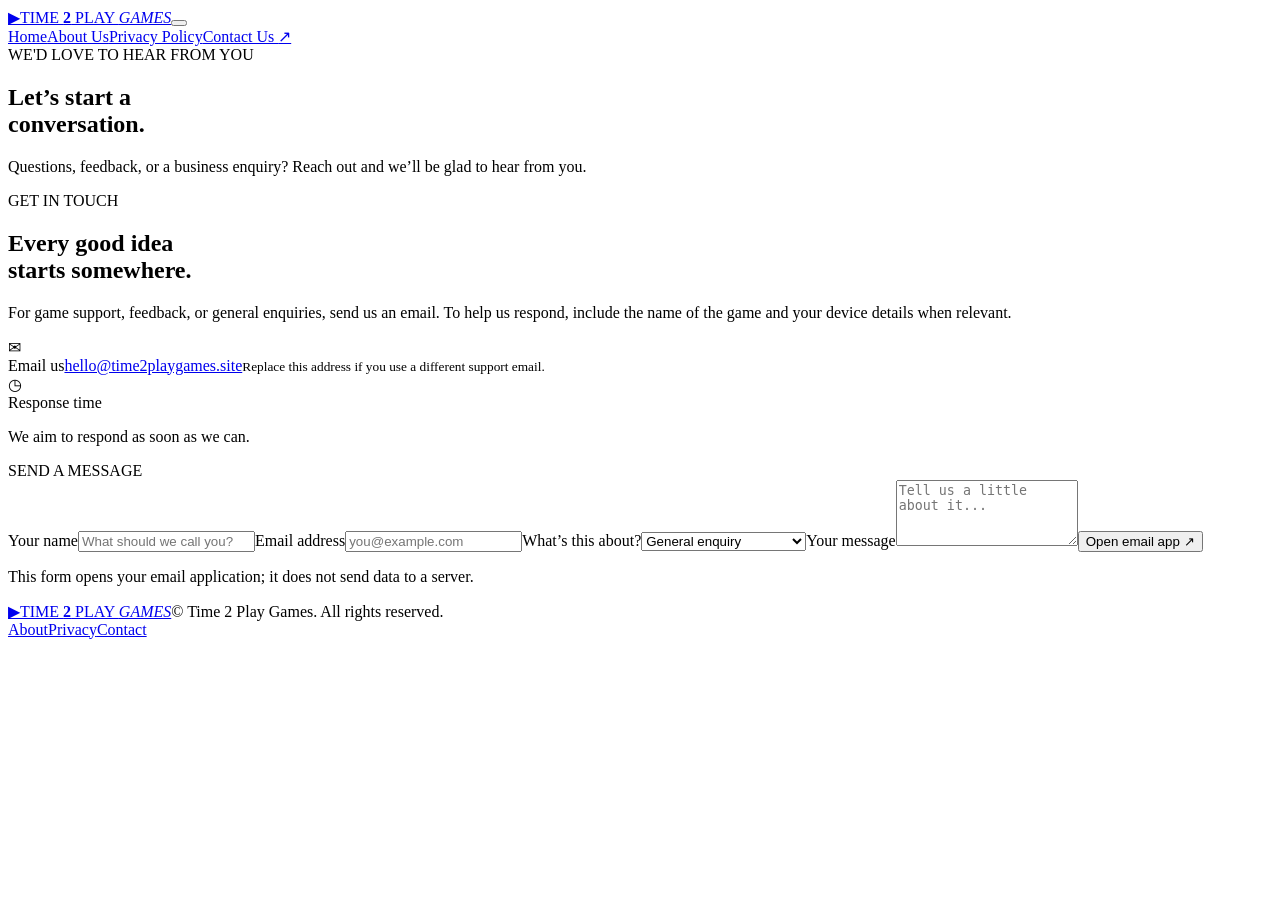
==== contact.html @ 0ea22c5a "Add files via upload" ====
<!doctype html>
<html lang="en"><head><meta charset="utf-8"><meta name="viewport" content="width=device-width, initial-scale=1"><meta name="theme-color" content="#0b1020"><meta name="description" content="Contact Time 2 Play Games for questions, support, and business enquiries."><title>Contact Us — Time 2 Play Games</title><link rel="stylesheet" href="/assets/styles.css"><link rel="icon" href="/assets/favicon.svg" type="image/svg+xml"></head>
<body><header class="site-header"><a class="brand" href="/"><span class="brand-mark">▶</span><span>TIME <b>2</b> PLAY <em>GAMES</em></span></a><button class="menu-toggle" aria-label="Toggle navigation" aria-expanded="false"><span></span><span></span><span></span></button><nav class="nav" aria-label="Main navigation"><a href="/">Home</a><a href="/about">About Us</a><a href="/privacypolicy">Privacy Policy</a><a class="nav-contact active" href="/contact">Contact Us <span>↗</span></a></nav></header>
<main><section class="page-hero contact-hero"><div class="section-kicker">WE'D LOVE TO HEAR FROM YOU</div><h1>Let’s start a<br><span>conversation.</span></h1><p>Questions, feedback, or a business enquiry? Reach out and we’ll be glad to hear from you.</p></section>
<section class="section-wrap contact-layout"><div class="contact-copy"><div class="section-kicker">GET IN TOUCH</div><h2>Every good idea<br>starts somewhere.</h2><p>For game support, feedback, or general enquiries, send us an email. To help us respond, include the name of the game and your device details when relevant.</p><div class="contact-detail"><div class="detail-icon">✉</div><div><span>Email us</span><a href="mailto:hello@time2playgames.site">hello@time2playgames.site</a><small>Replace this address if you use a different support email.</small></div></div><div class="contact-detail"><div class="detail-icon">◷</div><div><span>Response time</span><p>We aim to respond as soon as we can.</p></div></div></div>
<div class="contact-panel"><div class="panel-top"><span class="panel-dot"></span><span class="panel-dot"></span><span class="panel-dot"></span><span class="panel-label">SEND A MESSAGE</span></div><form id="contact-form"><label for="name">Your name</label><input id="name" name="name" autocomplete="name" placeholder="What should we call you?" required><label for="email">Email address</label><input id="email" name="email" type="email" autocomplete="email" placeholder="you@example.com" required><label for="topic">What’s this about?</label><select id="topic" name="topic"><option>General enquiry</option><option>Game support</option><option>Feedback or suggestion</option><option>Business enquiry</option></select><label for="message">Your message</label><textarea id="message" name="message" rows="4" placeholder="Tell us a little about it..." required></textarea><button class="button button-primary submit-button" type="submit">Open email app <span>↗</span></button><p class="form-note">This form opens your email application; it does not send data to a server.</p><p class="form-status" role="status" aria-live="polite"></p></form></div></section></main>
<footer class="footer"><a class="brand" href="/"><span class="brand-mark">▶</span><span>TIME <b>2</b> PLAY <em>GAMES</em></span></a><span class="copyright">© <span data-year></span> Time 2 Play Games. All rights reserved.</span><div class="footer-links"><a href="/about">About</a><a href="/privacypolicy">Privacy</a><a href="/contact">Contact</a></div></footer><script src="/assets/script.js"></script></body></html>
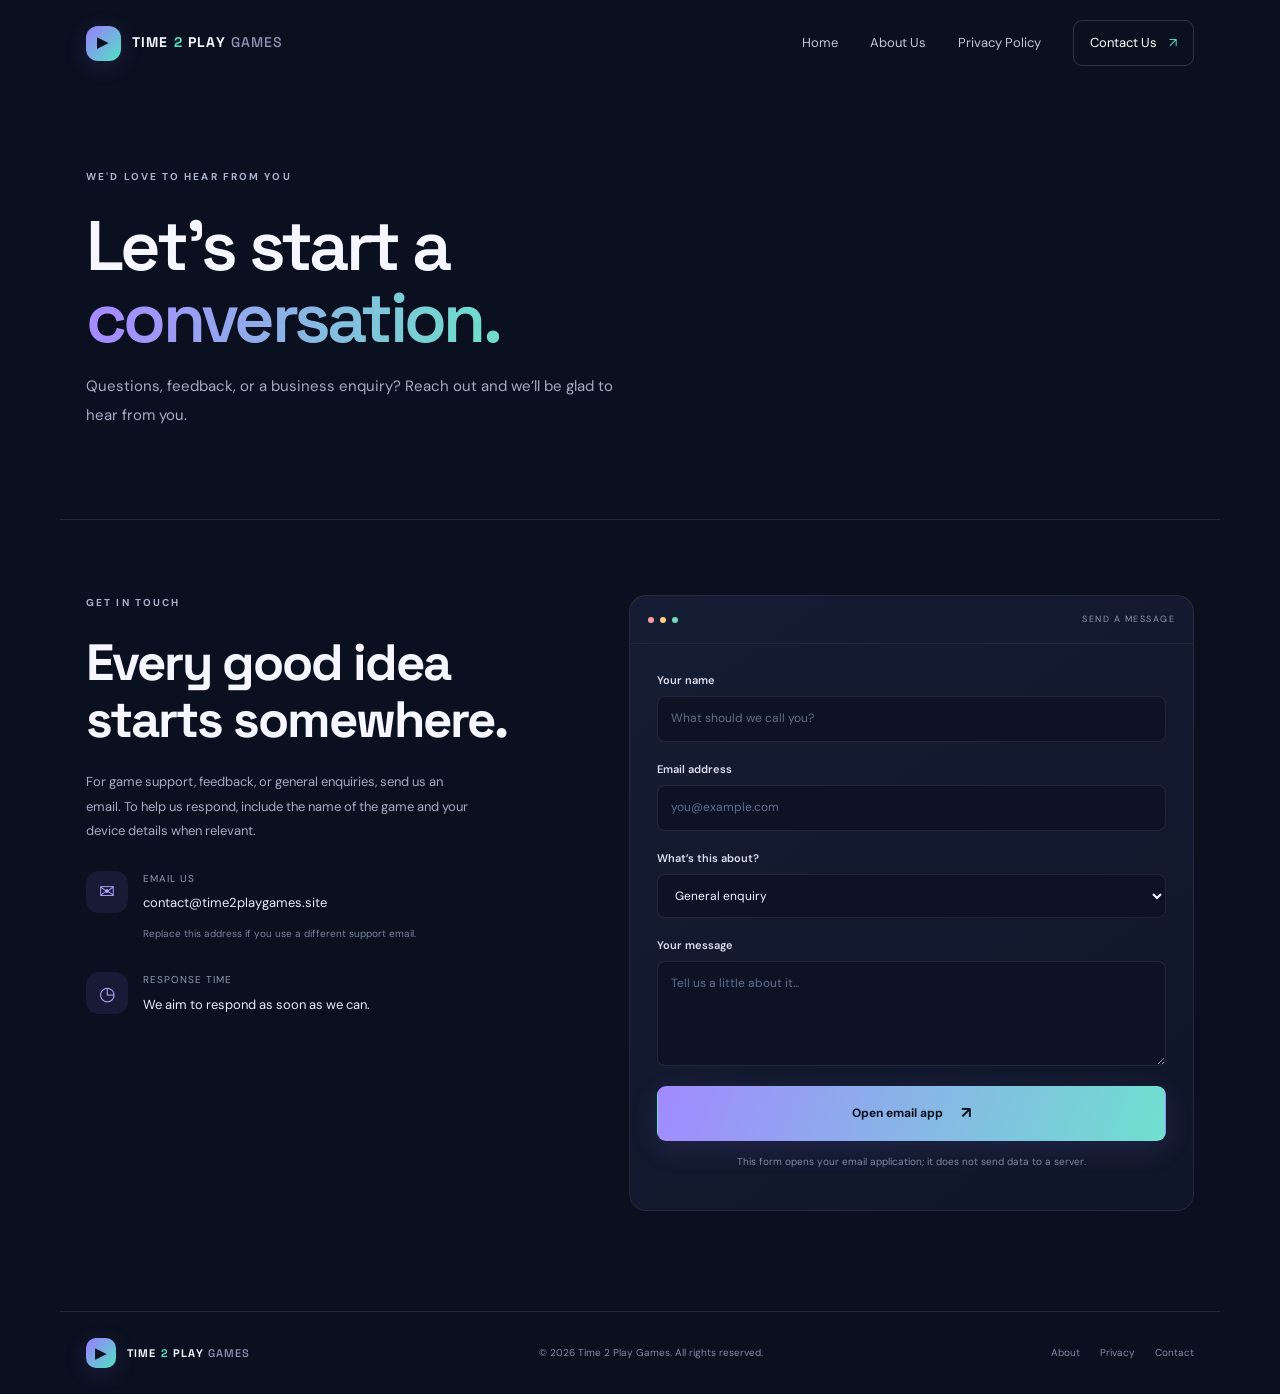
==== commit 48f786c0: "Update contact.html" ====
--- a/contact.html
+++ b/contact.html
@@ -2,6 +2,6 @@
 <html lang="en"><head><meta charset="utf-8"><meta name="viewport" content="width=device-width, initial-scale=1"><meta name="theme-color" content="#0b1020"><meta name="description" content="Contact Time 2 Play Games for questions, support, and business enquiries."><title>Contact Us — Time 2 Play Games</title><link rel="stylesheet" href="/assets/styles.css"><link rel="icon" href="/assets/favicon.svg" type="image/svg+xml"></head>
 <body><header class="site-header"><a class="brand" href="/"><span class="brand-mark">▶</span><span>TIME <b>2</b> PLAY <em>GAMES</em></span></a><button class="menu-toggle" aria-label="Toggle navigation" aria-expanded="false"><span></span><span></span><span></span></button><nav class="nav" aria-label="Main navigation"><a href="/">Home</a><a href="/about">About Us</a><a href="/privacypolicy">Privacy Policy</a><a class="nav-contact active" href="/contact">Contact Us <span>↗</span></a></nav></header>
 <main><section class="page-hero contact-hero"><div class="section-kicker">WE'D LOVE TO HEAR FROM YOU</div><h1>Let’s start a<br><span>conversation.</span></h1><p>Questions, feedback, or a business enquiry? Reach out and we’ll be glad to hear from you.</p></section>
-<section class="section-wrap contact-layout"><div class="contact-copy"><div class="section-kicker">GET IN TOUCH</div><h2>Every good idea<br>starts somewhere.</h2><p>For game support, feedback, or general enquiries, send us an email. To help us respond, include the name of the game and your device details when relevant.</p><div class="contact-detail"><div class="detail-icon">✉</div><div><span>Email us</span><a href="mailto:hello@time2playgames.site">hello@time2playgames.site</a><small>Replace this address if you use a different support email.</small></div></div><div class="contact-detail"><div class="detail-icon">◷</div><div><span>Response time</span><p>We aim to respond as soon as we can.</p></div></div></div>
+<section class="section-wrap contact-layout"><div class="contact-copy"><div class="section-kicker">GET IN TOUCH</div><h2>Every good idea<br>starts somewhere.</h2><p>For game support, feedback, or general enquiries, send us an email. To help us respond, include the name of the game and your device details when relevant.</p><div class="contact-detail"><div class="detail-icon">✉</div><div><span>Email us</span><a href="mailto:contact@time2playgames.site">contact@time2playgames.site</a><small>Replace this address if you use a different support email.</small></div></div><div class="contact-detail"><div class="detail-icon">◷</div><div><span>Response time</span><p>We aim to respond as soon as we can.</p></div></div></div>
 <div class="contact-panel"><div class="panel-top"><span class="panel-dot"></span><span class="panel-dot"></span><span class="panel-dot"></span><span class="panel-label">SEND A MESSAGE</span></div><form id="contact-form"><label for="name">Your name</label><input id="name" name="name" autocomplete="name" placeholder="What should we call you?" required><label for="email">Email address</label><input id="email" name="email" type="email" autocomplete="email" placeholder="you@example.com" required><label for="topic">What’s this about?</label><select id="topic" name="topic"><option>General enquiry</option><option>Game support</option><option>Feedback or suggestion</option><option>Business enquiry</option></select><label for="message">Your message</label><textarea id="message" name="message" rows="4" placeholder="Tell us a little about it..." required></textarea><button class="button button-primary submit-button" type="submit">Open email app <span>↗</span></button><p class="form-note">This form opens your email application; it does not send data to a server.</p><p class="form-status" role="status" aria-live="polite"></p></form></div></section></main>
 <footer class="footer"><a class="brand" href="/"><span class="brand-mark">▶</span><span>TIME <b>2</b> PLAY <em>GAMES</em></span></a><span class="copyright">© <span data-year></span> Time 2 Play Games. All rights reserved.</span><div class="footer-links"><a href="/about">About</a><a href="/privacypolicy">Privacy</a><a href="/contact">Contact</a></div></footer><script src="/assets/script.js"></script></body></html>
--- a/assets/styles.css
+++ b/assets/styles.css
@@ -0,0 +1,5 @@
+@import url('https://fonts.googleapis.com/css2?family=DM+Sans:wght@400;500;600;700&family=Space+Grotesk:wght@400;500;600;700&display=swap');
+:root{--bg:#0b1020;--panel:#11182d;--panel2:#151e35;--text:#f5f6ff;--muted:#a3abc4;--purple:#9b7cff;--mint:#50e3c2;--orange:#ffb66d;--line:rgba(255,255,255,.1);--max:1160px}
+*{box-sizing:border-box}html{scroll-behavior:smooth;scroll-padding-top:90px}body{margin:0;background:var(--bg);color:var(--text);font-family:'DM Sans',sans-serif;line-height:1.65;-webkit-font-smoothing:antialiased}a{color:inherit;text-decoration:none}button,input,textarea,select{font:inherit}.site-header{height:86px;max-width:var(--max);margin:auto;padding:0 26px;display:flex;align-items:center;justify-content:space-between;position:relative;z-index:20}.brand{display:inline-flex;align-items:center;gap:11px;font-family:'Space Grotesk',sans-serif;font-size:14px;font-weight:700;letter-spacing:1.15px;white-space:nowrap}.brand b{color:var(--mint)}.brand em{font-style:normal;color:#8d96b4;font-weight:500}.brand-mark{width:35px;height:35px;border-radius:12px;display:grid;place-items:center;background:linear-gradient(135deg,var(--purple),var(--mint));color:#0b1020;font-size:14px;box-shadow:0 5px 22px #9b7cff25}.nav{display:flex;align-items:center;gap:32px;color:#c0c6d9;font-size:13px}.nav>a{transition:color .2s}.nav>a:hover,.nav>a.active{color:white}.nav-contact{padding:11px 16px;border:1px solid #ffffff25;border-radius:9px;color:white!important}.nav-contact span{margin-left:9px;color:var(--mint)}.menu-toggle{display:none;background:none;border:0;padding:8px}.menu-toggle span{display:block;width:23px;height:2px;background:white;margin:5px}.hero{position:relative;overflow:hidden;max-width:var(--max);min-height:640px;margin:0 auto;padding:75px 26px 80px;display:grid;grid-template-columns:1fr 1fr;align-items:center}.hero-content{position:relative;z-index:2;padding-bottom:20px}.eyebrow,.section-kicker{font-size:10px;font-weight:700;letter-spacing:2.1px;color:#aab3ce}.eyebrow{display:flex;align-items:center;gap:10px}.pulse,.caption-dot{width:7px;height:7px;background:var(--mint);border-radius:50%;box-shadow:0 0 0 5px #50e3c21c}.hero h1,.page-hero h1{font-family:'Space Grotesk',sans-serif;font-size:clamp(48px,6vw,76px);letter-spacing:-3.7px;line-height:1.04;margin:27px 0 22px;font-weight:600}.hero h1 span,.page-hero h1 span,.intro h2 span{background:linear-gradient(95deg,#a68bff 4%,#70dccc 95%);-webkit-background-clip:text;background-clip:text;color:transparent}.hero-content>p,.page-hero>p{color:var(--muted);max-width:440px;font-size:15px;line-height:1.9}.hero-actions{display:flex;gap:13px;margin-top:31px;flex-wrap:wrap}.button{display:inline-flex;align-items:center;justify-content:center;gap:18px;padding:13px 19px;border-radius:9px;font-weight:700;font-size:12px;border:1px solid transparent;cursor:pointer;transition:transform .2s,filter .2s}.button:hover{transform:translateY(-2px);filter:brightness(1.08)}.button-primary{background:linear-gradient(110deg,#a18aff,#6fe0cf);color:#0b1020;box-shadow:0 8px 28px #8f7cff20}.button-ghost{border-color:#ffffff24;color:#e5e8f4}.button span{font-size:16px}.hero-note{display:flex;align-items:center;gap:13px;color:#929bb6;font-size:11px;line-height:1.6;margin-top:47px}.hero-note b{color:#e9ebf7;font-weight:600}.note-icon{display:grid;place-items:center;width:35px;height:35px;border-radius:12px;background:#a18aff19;color:var(--purple);font-size:19px}.hero-art{height:440px;position:relative;display:grid;place-items:center}.hero-glow{position:absolute;filter:blur(65px);border-radius:50%;pointer-events:none}.glow-one{width:260px;height:260px;background:#7658df30;top:15%;right:15%}.glow-two{width:190px;height:190px;background:#50e3c21c;bottom:10%;right:5%}.orbit{position:absolute;border:1px solid #9d8aff25;border-radius:50%;transform:rotate(-23deg)}.orbit-a{width:400px;height:260px}.orbit-b{width:330px;height:400px;transform:rotate(44deg);border-color:#50e3c222}.game-tile{width:225px;height:225px;border-radius:52px;background:linear-gradient(145deg,#9f85ff 0%,#7764e7 48%,#50d9c1 130%);box-shadow:0 35px 90px #7764e744,inset 1px 1px 1px #ffffff9c;transform:rotate(-9deg);display:grid;place-items:center;position:relative;overflow:hidden;z-index:2}.tile-shine{position:absolute;width:240px;height:80px;background:#ffffff22;transform:rotate(-45deg);top:8px;left:-70px}.tile-symbol{width:98px;height:98px;border-radius:31px;background:#11182d;display:grid;place-items:center;font-size:42px;padding-left:7px;box-shadow:0 14px 30px #25204450;color:var(--mint)}.tile-dots{position:absolute;bottom:20px;right:27px;letter-spacing:4px;color:#11182d8c;font-size:16px}.float-card{position:absolute;display:grid;place-items:center;z-index:3;box-shadow:0 18px 45px #0003;backdrop-filter:blur(10px)}.card-back{width:64px;height:64px;left:12%;top:22%;border-radius:22px;background:#171f39;border:1px solid #ffffff18;color:var(--mint);font-size:30px;transform:rotate(-15deg)}.card-star{width:57px;height:57px;right:8%;top:24%;border-radius:19px;background:#ffb66d;color:#282039;font-size:27px;transform:rotate(12deg)}.card-bolt{width:65px;height:65px;bottom:14%;left:18%;border-radius:22px;background:#8d7aff;color:white;font-size:35px;transform:rotate(12deg)}.art-caption{position:absolute;bottom:1%;right:9%;display:flex;align-items:center;gap:10px;font-size:9px;font-weight:700;letter-spacing:1.8px;color:#a4acc4}.hero-bottom{position:absolute;bottom:20px;left:26px;right:26px;display:flex;justify-content:space-between;font-size:9px;letter-spacing:1.7px;color:#727c9a}.section-wrap{max-width:var(--max);margin:0 auto;padding:95px 26px}.intro{border-top:1px solid var(--line)}.intro-grid{display:grid;grid-template-columns:1fr 1fr;gap:70px;margin-top:30px}.intro h2,.cta h2,.contact-copy h2{font-family:'Space Grotesk',sans-serif;font-size:clamp(36px,4vw,51px);letter-spacing:-2px;line-height:1.12;margin:0}.intro-grid>div p,.contact-copy>p{color:var(--muted);font-size:13px;line-height:1.9}.intro-grid .lead,.lead{font-size:17px;color:#e7eaf8;line-height:1.7;margin-top:0}.text-link{display:inline-flex;gap:12px;align-items:center;margin-top:16px;font-size:12px;font-weight:700;color:var(--mint)}.text-link span{font-size:17px}.values{background:linear-gradient(180deg,#0e1427,#0c1223);border-top:1px solid #ffffff08;border-bottom:1px solid #ffffff08}.values .section-wrap{padding-top:76px;padding-bottom:86px}.value-grid{display:grid;grid-template-columns:repeat(3,1fr);gap:17px;margin-top:30px}.value-card{position:relative;overflow:hidden;min-height:220px;padding:27px 25px;background:linear-gradient(145deg,#151d34,#10172a);border:1px solid #ffffff0d;border-radius:15px}.value-icon{width:42px;height:42px;border-radius:13px;display:grid;place-items:center;font-size:23px;margin-bottom:25px}.violet{color:#b4a1ff;background:#9b7cff1b}.mint{color:var(--mint);background:#50e3c21a}.orange{color:var(--orange);background:#ffb66d1a}.value-card h3{font-family:'Space Grotesk',sans-serif;font-size:17px;margin:0 0 9px}.value-card p{max-width:290px;color:var(--muted);font-size:12px;line-height:1.8;margin:0}.card-number{position:absolute;right:23px;top:23px;color:#626c88;font-size:10px;letter-spacing:1px}.cta{position:relative;overflow:hidden;display:flex;justify-content:space-between;align-items:center;gap:25px;padding-top:85px;padding-bottom:90px}.cta h2{margin-top:16px}.cta-orb{position:absolute;right:31%;top:22%;font-size:100px;color:#a18aff0a;pointer-events:none}.footer{max-width:var(--max);margin:auto;padding:26px;display:flex;align-items:center;justify-content:space-between;gap:20px;border-top:1px solid var(--line)}.footer .brand{font-size:11px}.footer .brand-mark{width:30px;height:30px;border-radius:10px}.copyright,.footer-links{font-size:10px;color:#7f89a6}.footer-links{display:flex;gap:20px}.footer-links a:hover{color:white}.page-hero{max-width:var(--max);margin:auto;min-height:400px;padding:83px 26px 75px;position:relative;overflow:hidden;border-bottom:1px solid var(--line)}.page-hero h1{font-size:clamp(48px,6vw,70px);margin:24px 0 17px}.page-hero>p{max-width:550px}.page-hero-shape{position:absolute;right:15%;top:45px;font-size:220px;line-height:1;color:#9b7cff0c;transform:rotate(15deg)}.about-content{padding-top:80px;padding-bottom:80px}.about-banner{display:flex;align-items:center;gap:25px;padding:32px;margin-top:65px;border:1px solid #ffffff12;border-radius:17px;background:linear-gradient(110deg,#171d35,#11182b)}.banner-symbol{width:76px;height:76px;flex-shrink:0;border-radius:23px;background:linear-gradient(135deg,var(--purple),var(--mint));display:grid;place-items:center;color:#0b1020;font-size:30px}.about-banner h3{font-family:'Space Grotesk',sans-serif;font-size:25px;margin:7px 0 0}.about-banner p{font-size:12px;color:var(--muted);margin:5px 0 0}.policy-meta{display:flex;gap:12px;color:#8e98b4;font-size:11px;margin-top:25px}.policy-layout{display:grid;grid-template-columns:210px minmax(0,1fr);gap:65px;align-items:start;padding-top:70px}.policy-sidebar{position:sticky;top:25px;display:flex;flex-direction:column;gap:12px}.policy-sidebar .section-kicker{margin-bottom:8px}.policy-sidebar a{font-size:11px;color:#9ea7c0;padding:4px 0;transition:color .2s}.policy-sidebar a:hover{color:var(--mint)}.policy-content section{padding:0 0 35px;margin-bottom:32px;border-bottom:1px solid var(--line);scroll-margin-top:25px}.policy-content section:last-of-type{border-bottom:0}.policy-number{font-size:10px;letter-spacing:1.7px;color:var(--mint);font-weight:700}.policy-content h2{font-family:'Space Grotesk',sans-serif;font-size:25px;letter-spacing:-.6px;margin:7px 0 13px}.policy-content p,.policy-content li{font-size:12px;color:#aab2c9;line-height:1.95}.policy-content ul{padding-left:20px}.policy-content li{padding:3px 0}.policy-content b{color:#e7eaf7}.policy-content a{color:var(--mint);text-decoration:underline;text-underline-offset:3px}.policy-disclaimer{border:1px solid #ffb66d30;background:#ffb66d0b;border-radius:12px;padding:22px;margin-top:20px}.policy-disclaimer>b{color:var(--orange);font-size:12px}.policy-disclaimer p{margin-bottom:0}.contact-hero{min-height:350px}.contact-layout{display:grid;grid-template-columns:.9fr 1.1fr;gap:80px;padding-top:75px;padding-bottom:100px}.contact-copy h2{margin-top:22px}.contact-copy>p{max-width:390px;margin-top:22px}.contact-detail{display:flex;align-items:flex-start;gap:15px;margin-top:27px}.detail-icon{width:42px;height:42px;border-radius:13px;background:#9b7cff19;color:#b6a5ff;display:grid;place-items:center;font-size:19px;flex-shrink:0}.contact-detail span{display:block;font-size:10px;color:#8e98b4;letter-spacing:1px;text-transform:uppercase}.contact-detail a,.contact-detail p{display:block;font-size:13px;margin:5px 0;color:#e8eaf8}.contact-detail small{font-size:10px;color:#78829f}.contact-panel{border:1px solid #ffffff12;background:linear-gradient(145deg,#151d34,#101629);border-radius:17px;overflow:hidden}.panel-top{height:48px;display:flex;align-items:center;gap:6px;padding:0 18px;border-bottom:1px solid #ffffff0c}.panel-dot{width:6px;height:6px;border-radius:50%;background:#626d89}.panel-dot:first-child{background:#ff9c9c}.panel-dot:nth-child(2){background:#ffcf82}.panel-dot:nth-child(3){background:#73d9bd}.panel-label{margin-left:auto;font-size:9px;letter-spacing:1.5px;color:#8d97b1}.contact-panel form{padding:27px;display:flex;flex-direction:column}.contact-panel label{font-size:11px;font-weight:600;margin:0 0 7px;color:#dce0f1}.contact-panel input,.contact-panel textarea,.contact-panel select{width:100%;border:1px solid #ffffff16;background:#0d1325;border-radius:8px;color:#f5f6ff;padding:12px 13px;margin-bottom:18px;outline:none;font-size:12px;resize:vertical}.contact-panel input:focus,.contact-panel textarea:focus,.contact-panel select:focus{border-color:#9b7cff99;box-shadow:0 0 0 3px #9b7cff15}.contact-panel input::placeholder,.contact-panel textarea::placeholder{color:#626d89}.submit-button{width:100%;margin-top:2px}.form-note,.form-status{font-size:10px;color:#7f89a6;text-align:center;margin:13px 0 0}.form-status{color:var(--mint)}.policy-hero{min-height:425px}
+@media(max-width:760px){.site-header{height:75px;padding:0 20px}.brand{font-size:11px;gap:8px}.brand-mark{width:31px;height:31px}.menu-toggle{display:block;z-index:22}.nav{display:none;position:absolute;top:67px;left:15px;right:15px;padding:17px;background:#151d34;border:1px solid #ffffff18;border-radius:14px;box-shadow:0 20px 60px #0008;flex-direction:column;align-items:stretch;gap:0}.nav.is-open{display:flex}.nav>a{padding:13px 11px}.nav-contact{margin-top:5px;text-align:center}.hero{padding:55px 22px 70px;grid-template-columns:1fr;min-height:auto}.hero h1{font-size:clamp(48px,13vw,67px);letter-spacing:-2.8px}.hero-content>p{font-size:14px}.hero-art{height:330px;margin-top:10px}.game-tile{width:170px;height:170px;border-radius:40px}.tile-symbol{width:76px;height:76px;border-radius:24px;font-size:32px}.orbit-a{width:300px;height:205px}.orbit-b{height:310px;width:255px}.card-back{left:12%;top:20%;width:48px;height:48px;border-radius:16px}.card-star{right:9%;top:18%;width:47px;height:47px;border-radius:15px}.card-bolt{bottom:13%;left:14%;width:50px;height:50px;border-radius:16px}.art-caption{right:5%;bottom:2%}.hero-bottom{left:22px;right:22px;font-size:8px;letter-spacing:1px}.section-wrap{padding:65px 22px}.intro-grid{grid-template-columns:1fr;gap:25px}.intro h2,.cta h2,.contact-copy h2{font-size:42px}.value-grid{grid-template-columns:1fr;gap:12px}.value-card{min-height:180px;padding:23px}.value-icon{margin-bottom:18px}.cta{align-items:flex-start;flex-direction:column;padding-top:65px;padding-bottom:70px}.cta-orb{right:10%;top:18%;font-size:75px}.footer{padding:23px 20px;flex-wrap:wrap}.copyright{order:3;width:100%}.footer-links{margin-left:auto}.page-hero{padding:65px 22px 60px;min-height:350px}.page-hero h1{font-size:clamp(45px,12vw,62px);letter-spacing:-2.7px}.page-hero-shape{right:2%;top:60px;font-size:150px}.about-banner{padding:22px;gap:17px;margin-top:45px}.banner-symbol{width:57px;height:57px;border-radius:17px}.about-banner h3{font-size:21px}.policy-layout{grid-template-columns:1fr;gap:35px;padding-top:45px}.policy-sidebar{position:static;display:grid;grid-template-columns:1fr 1fr;gap:8px 14px}.policy-sidebar .section-kicker{grid-column:1/-1}.policy-sidebar a{border-bottom:1px solid #ffffff0c;padding:6px 0}.policy-content h2{font-size:23px}.contact-layout{grid-template-columns:1fr;gap:45px;padding-top:55px;padding-bottom:70px}.contact-panel form{padding:22px}.policy-meta{flex-wrap:wrap}}
+@media(prefers-reduced-motion:reduce){html{scroll-behavior:auto}*,*::before,*::after{transition:none!important;animation:none!important}}
